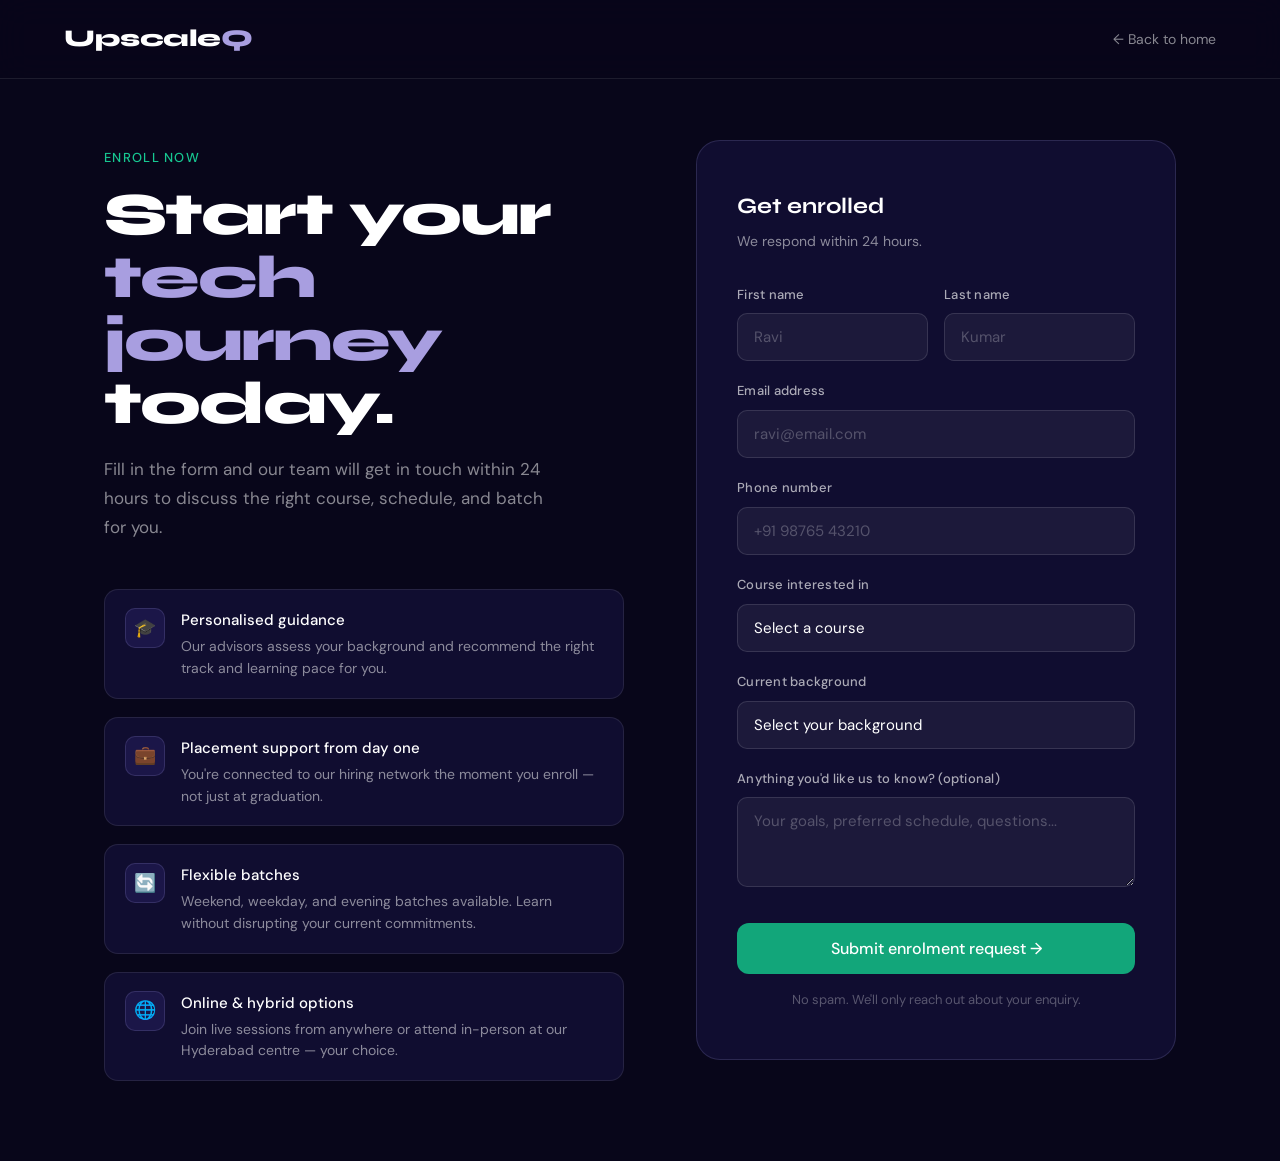
==== enroll.html @ 58ae3830 "Complete website: partner location fixes, navigation wiring, enroll page, 5 course detail pages with" ====
<!DOCTYPE html>
<html lang="en">
<head>
<meta charset="UTF-8">
<meta name="viewport" content="width=device-width, initial-scale=1.0">
<title>Enroll Now — UpscaleQ</title>
<link href="https://fonts.googleapis.com/css2?family=Syne:wght@400;500;600;700;800&family=DM+Sans:ital,opsz,wght@0,9..40,300;0,9..40,400;0,9..40,500;1,9..40,400&display=swap" rel="stylesheet">
<style>
  :root {
    --deep: #08061a;
    --navy: #100d30;
    --purple: #4a3faa;
    --purple-bright: #6657d3;
    --lavender: #a89ee0;
    --teal: #12a67a;
    --teal-light: #17c791;
    --white: #ffffff;
    --muted: rgba(255,255,255,0.52);
    --faint: rgba(255,255,255,0.09);
  }
  *, *::before, *::after { box-sizing: border-box; margin: 0; padding: 0; }
  html { scroll-behavior: smooth; }
  body {
    font-family: 'DM Sans', sans-serif;
    font-size: 16px; line-height: 1.6;
    background: var(--deep); color: var(--white);
    overflow-x: hidden; -webkit-font-smoothing: antialiased;
  }

  nav {
    position: fixed; top: 0; left: 0; right: 0; z-index: 100;
    display: flex; align-items: center; justify-content: space-between;
    padding: 20px 64px;
    background: rgba(8,6,26,0.88);
    backdrop-filter: blur(16px);
    border-bottom: 1px solid var(--faint);
  }
  .nav-logo {
    font-family: 'Syne', sans-serif;
    font-size: 24px; font-weight: 800;
    letter-spacing: -0.5px; color: var(--white);
    text-decoration: none;
  }
  .nav-logo span { color: var(--lavender); }
  .nav-back {
    font-size: 14px; color: var(--muted); text-decoration: none;
    display: flex; align-items: center; gap: 6px;
    transition: color 0.2s;
  }
  .nav-back:hover { color: var(--white); }

  .page-wrap {
    min-height: 100vh;
    padding: 140px 64px 80px;
    display: grid;
    grid-template-columns: 1fr 480px;
    gap: 72px;
    max-width: 1200px;
    margin: 0 auto;
  }

  .enroll-left { padding-top: 8px; }
  .section-tag {
    font-size: 13px; font-weight: 500; letter-spacing: 0.1em;
    text-transform: uppercase; color: var(--teal-light); margin-bottom: 14px;
  }
  .enroll-h {
    font-family: 'Syne', sans-serif;
    font-size: clamp(40px, 5vw, 60px);
    font-weight: 800; letter-spacing: -2px; line-height: 1.05;
    margin-bottom: 20px;
  }
  .enroll-h span { color: var(--lavender); }
  .enroll-sub {
    font-size: 17px; color: var(--muted); line-height: 1.7;
    max-width: 460px; margin-bottom: 48px;
  }

  .trust-items { display: flex; flex-direction: column; gap: 18px; }
  .trust-item {
    display: flex; align-items: flex-start; gap: 16px;
    padding: 18px 20px;
    background: var(--navy);
    border: 1px solid var(--faint);
    border-radius: 14px;
  }
  .trust-icon {
    width: 40px; height: 40px; border-radius: 10px; flex-shrink: 0;
    background: rgba(74,63,170,0.2); border: 1px solid rgba(168,158,224,0.18);
    display: flex; align-items: center; justify-content: center; font-size: 18px;
  }
  .trust-title { font-size: 15px; font-weight: 500; margin-bottom: 4px; }
  .trust-desc { font-size: 14px; color: var(--muted); line-height: 1.55; }

  /* FORM CARD */
  .form-card {
    background: var(--navy);
    border: 1px solid rgba(168,158,224,0.18);
    border-radius: 24px; padding: 48px 40px;
    position: sticky; top: 100px;
    align-self: start;
  }
  .form-title {
    font-family: 'Syne', sans-serif;
    font-size: 22px; font-weight: 700;
    margin-bottom: 6px;
  }
  .form-sub { font-size: 14px; color: var(--muted); margin-bottom: 32px; }

  .form-group { margin-bottom: 20px; }
  label {
    display: block; font-size: 13px; font-weight: 500;
    color: rgba(255,255,255,0.65); margin-bottom: 8px;
    letter-spacing: 0.02em;
  }
  input, select, textarea {
    width: 100%; padding: 13px 16px;
    background: rgba(255,255,255,0.05);
    border: 1px solid rgba(255,255,255,0.12);
    border-radius: 10px; color: var(--white);
    font-family: 'DM Sans', sans-serif; font-size: 15px;
    outline: none; transition: border-color 0.2s;
    -webkit-appearance: none;
  }
  input::placeholder, textarea::placeholder { color: rgba(255,255,255,0.25); }
  input:focus, select:focus, textarea:focus {
    border-color: rgba(168,158,224,0.5);
    background: rgba(255,255,255,0.07);
  }
  select option { background: var(--navy); color: var(--white); }
  textarea { resize: vertical; min-height: 90px; }

  .form-row { display: grid; grid-template-columns: 1fr 1fr; gap: 16px; }

  .submit-btn {
    width: 100%; padding: 15px;
    background: var(--teal); color: var(--white);
    border: none; border-radius: 12px;
    font-family: 'DM Sans', sans-serif;
    font-size: 16px; font-weight: 500;
    cursor: pointer; margin-top: 8px;
    transition: background 0.2s, transform 0.15s;
  }
  .submit-btn:hover { background: var(--teal-light); transform: translateY(-1px); }
  .form-note {
    text-align: center; font-size: 13px;
    color: rgba(255,255,255,0.3); margin-top: 16px;
  }

  /* SUCCESS STATE */
  .success-msg {
    display: none;
    text-align: center; padding: 32px 0;
  }
  .success-icon {
    width: 64px; height: 64px; border-radius: 50%;
    background: rgba(18,166,122,0.15); border: 2px solid var(--teal);
    display: flex; align-items: center; justify-content: center;
    font-size: 28px; margin: 0 auto 20px;
  }
  .success-title {
    font-family: 'Syne', sans-serif;
    font-size: 22px; font-weight: 700; margin-bottom: 10px;
  }
  .success-sub { font-size: 15px; color: var(--muted); line-height: 1.6; }

  @media (max-width: 900px) {
    nav { padding: 16px 24px; }
    .page-wrap { grid-template-columns: 1fr; padding: 110px 24px 60px; gap: 40px; }
    .form-card { position: static; padding: 32px 24px; }
    .form-row { grid-template-columns: 1fr; }
  }
</style>
</head>
<body>

<nav>
  <a href="index.html" class="nav-logo">Upscale<span>Q</span></a>
  <a href="index.html" class="nav-back">← Back to home</a>
</nav>

<div class="page-wrap">
  <div class="enroll-left">
    <div class="section-tag">Enroll Now</div>
    <h1 class="enroll-h">Start your<br><span>tech journey</span><br>today.</h1>
    <p class="enroll-sub">
      Fill in the form and our team will get in touch within 24 hours to discuss the right course, schedule, and batch for you.
    </p>

    <div class="trust-items">
      <div class="trust-item">
        <div class="trust-icon">🎓</div>
        <div>
          <div class="trust-title">Personalised guidance</div>
          <div class="trust-desc">Our advisors assess your background and recommend the right track and learning pace for you.</div>
        </div>
      </div>
      <div class="trust-item">
        <div class="trust-icon">💼</div>
        <div>
          <div class="trust-title">Placement support from day one</div>
          <div class="trust-desc">You're connected to our hiring network the moment you enroll — not just at graduation.</div>
        </div>
      </div>
      <div class="trust-item">
        <div class="trust-icon">🔄</div>
        <div>
          <div class="trust-title">Flexible batches</div>
          <div class="trust-desc">Weekend, weekday, and evening batches available. Learn without disrupting your current commitments.</div>
        </div>
      </div>
      <div class="trust-item">
        <div class="trust-icon">🌐</div>
        <div>
          <div class="trust-title">Online &amp; hybrid options</div>
          <div class="trust-desc">Join live sessions from anywhere or attend in-person at our Hyderabad centre — your choice.</div>
        </div>
      </div>
    </div>
  </div>

  <div class="form-card">
    <div id="formContent">
      <div class="form-title">Get enrolled</div>
      <div class="form-sub">We respond within 24 hours.</div>

      <form id="enrollForm" onsubmit="handleSubmit(event)">
        <div class="form-row">
          <div class="form-group">
            <label>First name</label>
            <input type="text" placeholder="Ravi" required>
          </div>
          <div class="form-group">
            <label>Last name</label>
            <input type="text" placeholder="Kumar" required>
          </div>
        </div>

        <div class="form-group">
          <label>Email address</label>
          <input type="email" placeholder="ravi@email.com" required>
        </div>

        <div class="form-group">
          <label>Phone number</label>
          <input type="tel" placeholder="+91 98765 43210" required>
        </div>

        <div class="form-group">
          <label>Course interested in</label>
          <select required>
            <option value="" disabled selected>Select a course</option>
            <option>Generative AI &amp; Prompt Engineering</option>
            <option>AI / ML Engineering</option>
            <option>Full Stack Development</option>
            <option>Data Science &amp; Engineering</option>
            <option>Quantum Computing Foundations</option>
            <option>Corporate Training (Custom)</option>
          </select>
        </div>

        <div class="form-group">
          <label>Current background</label>
          <select>
            <option value="" disabled selected>Select your background</option>
            <option>Student / Fresher</option>
            <option>Working professional (non-tech)</option>
            <option>Working professional (tech)</option>
            <option>Entrepreneur / Founder</option>
            <option>HR / Talent / L&D Manager</option>
          </select>
        </div>

        <div class="form-group">
          <label>Anything you'd like us to know? (optional)</label>
          <textarea placeholder="Your goals, preferred schedule, questions..."></textarea>
        </div>

        <button type="submit" class="submit-btn">Submit enrolment request →</button>
        <div class="form-note">No spam. We'll only reach out about your enquiry.</div>
      </form>
    </div>

    <div class="success-msg" id="successMsg">
      <div class="success-icon">✓</div>
      <div class="success-title">You're on the list!</div>
      <div class="success-sub">
        Thank you for reaching out. Our team will contact you within 24 hours to discuss your course and batch options.
      </div>
    </div>
  </div>
</div>

<script>
  function handleSubmit(e) {
    e.preventDefault();
    document.getElementById('formContent').style.display = 'none';
    document.getElementById('successMsg').style.display = 'block';
  }
</script>
</body>
</html>
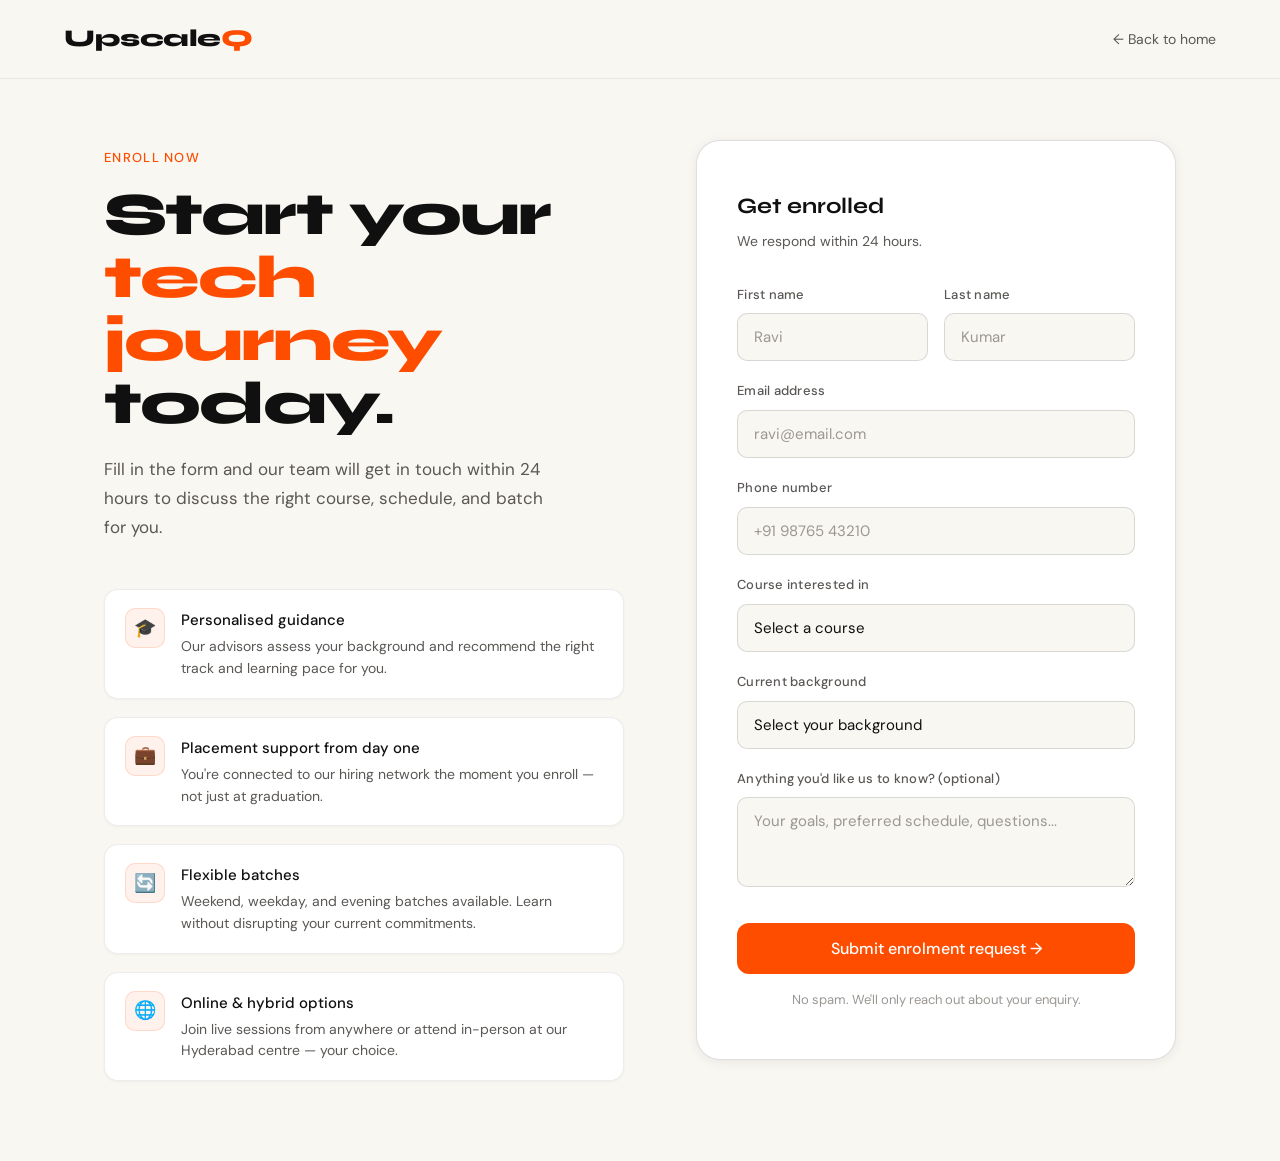
==== commit 88a40ff0: "Apply light theme to all course detail pages and enroll page Replace dark purple/navy palette with w" ====
--- a/enroll.html
+++ b/enroll.html
@@ -7,23 +7,17 @@
 <link href="https://fonts.googleapis.com/css2?family=Syne:wght@400;500;600;700;800&family=DM+Sans:ital,opsz,wght@0,9..40,300;0,9..40,400;0,9..40,500;1,9..40,400&display=swap" rel="stylesheet">
 <style>
   :root {
-    --deep: #08061a;
-    --navy: #100d30;
-    --purple: #4a3faa;
-    --purple-bright: #6657d3;
-    --lavender: #a89ee0;
-    --teal: #12a67a;
-    --teal-light: #17c791;
-    --white: #ffffff;
-    --muted: rgba(255,255,255,0.52);
-    --faint: rgba(255,255,255,0.09);
+    --bg: #F9F7F2; --surface: #FFFFFF; --surface-2: #F2F0EA;
+    --orange: #FF4D00; --orange-hover: #E54300; --teal: #00896B;
+    --text-1: #111010; --text-2: #5A5754; --text-3: #9B9793;
+    --border: rgba(0,0,0,0.07); --border-soft: rgba(0,0,0,0.13);
   }
   *, *::before, *::after { box-sizing: border-box; margin: 0; padding: 0; }
   html { scroll-behavior: smooth; }
   body {
     font-family: 'DM Sans', sans-serif;
     font-size: 16px; line-height: 1.6;
-    background: var(--deep); color: var(--white);
+    background: var(--bg); color: var(--text-1);
     overflow-x: hidden; -webkit-font-smoothing: antialiased;
   }
 
@@ -31,23 +25,23 @@
     position: fixed; top: 0; left: 0; right: 0; z-index: 100;
     display: flex; align-items: center; justify-content: space-between;
     padding: 20px 64px;
-    background: rgba(8,6,26,0.88);
+    background: rgba(249,247,242,0.94);
     backdrop-filter: blur(16px);
-    border-bottom: 1px solid var(--faint);
+    border-bottom: 1px solid var(--border);
   }
   .nav-logo {
     font-family: 'Syne', sans-serif;
     font-size: 24px; font-weight: 800;
-    letter-spacing: -0.5px; color: var(--white);
+    letter-spacing: -0.5px; color: var(--text-1);
     text-decoration: none;
   }
-  .nav-logo span { color: var(--lavender); }
+  .nav-logo span { color: var(--orange); }
   .nav-back {
-    font-size: 14px; color: var(--muted); text-decoration: none;
+    font-size: 14px; color: var(--text-2); text-decoration: none;
     display: flex; align-items: center; gap: 6px;
     transition: color 0.2s;
   }
-  .nav-back:hover { color: var(--white); }
+  .nav-back:hover { color: var(--text-1); }
 
   .page-wrap {
     min-height: 100vh;
@@ -62,17 +56,17 @@
   .enroll-left { padding-top: 8px; }
   .section-tag {
     font-size: 13px; font-weight: 500; letter-spacing: 0.1em;
-    text-transform: uppercase; color: var(--teal-light); margin-bottom: 14px;
+    text-transform: uppercase; color: var(--orange); margin-bottom: 14px;
   }
   .enroll-h {
     font-family: 'Syne', sans-serif;
     font-size: clamp(40px, 5vw, 60px);
     font-weight: 800; letter-spacing: -2px; line-height: 1.05;
-    margin-bottom: 20px;
-  }
-  .enroll-h span { color: var(--lavender); }
+    margin-bottom: 20px; color: var(--text-1);
+  }
+  .enroll-h span { color: var(--orange); }
   .enroll-sub {
-    font-size: 17px; color: var(--muted); line-height: 1.7;
+    font-size: 17px; color: var(--text-2); line-height: 1.7;
     max-width: 460px; margin-bottom: 48px;
   }
 
@@ -80,71 +74,73 @@
   .trust-item {
     display: flex; align-items: flex-start; gap: 16px;
     padding: 18px 20px;
-    background: var(--navy);
-    border: 1px solid var(--faint);
+    background: var(--surface);
+    border: 1px solid var(--border);
     border-radius: 14px;
+    box-shadow: 0 1px 3px rgba(0,0,0,0.04);
   }
   .trust-icon {
     width: 40px; height: 40px; border-radius: 10px; flex-shrink: 0;
-    background: rgba(74,63,170,0.2); border: 1px solid rgba(168,158,224,0.18);
+    background: rgba(255,77,0,0.08); border: 1px solid rgba(255,77,0,0.15);
     display: flex; align-items: center; justify-content: center; font-size: 18px;
   }
-  .trust-title { font-size: 15px; font-weight: 500; margin-bottom: 4px; }
-  .trust-desc { font-size: 14px; color: var(--muted); line-height: 1.55; }
+  .trust-title { font-size: 15px; font-weight: 500; margin-bottom: 4px; color: var(--text-1); }
+  .trust-desc { font-size: 14px; color: var(--text-2); line-height: 1.55; }
 
   /* FORM CARD */
   .form-card {
-    background: var(--navy);
-    border: 1px solid rgba(168,158,224,0.18);
+    background: var(--surface);
+    border: 1px solid var(--border-soft);
     border-radius: 24px; padding: 48px 40px;
     position: sticky; top: 100px;
     align-self: start;
+    box-shadow: 0 2px 12px rgba(0,0,0,0.07);
   }
   .form-title {
     font-family: 'Syne', sans-serif;
     font-size: 22px; font-weight: 700;
-    margin-bottom: 6px;
-  }
-  .form-sub { font-size: 14px; color: var(--muted); margin-bottom: 32px; }
+    margin-bottom: 6px; color: var(--text-1);
+  }
+  .form-sub { font-size: 14px; color: var(--text-2); margin-bottom: 32px; }
 
   .form-group { margin-bottom: 20px; }
   label {
     display: block; font-size: 13px; font-weight: 500;
-    color: rgba(255,255,255,0.65); margin-bottom: 8px;
+    color: var(--text-2); margin-bottom: 8px;
     letter-spacing: 0.02em;
   }
   input, select, textarea {
     width: 100%; padding: 13px 16px;
-    background: rgba(255,255,255,0.05);
-    border: 1px solid rgba(255,255,255,0.12);
-    border-radius: 10px; color: var(--white);
+    background: var(--bg);
+    border: 1px solid var(--border-soft);
+    border-radius: 10px; color: var(--text-1);
     font-family: 'DM Sans', sans-serif; font-size: 15px;
-    outline: none; transition: border-color 0.2s;
+    outline: none; transition: border-color 0.2s, background 0.2s;
     -webkit-appearance: none;
   }
-  input::placeholder, textarea::placeholder { color: rgba(255,255,255,0.25); }
+  input::placeholder, textarea::placeholder { color: var(--text-3); }
   input:focus, select:focus, textarea:focus {
-    border-color: rgba(168,158,224,0.5);
-    background: rgba(255,255,255,0.07);
-  }
-  select option { background: var(--navy); color: var(--white); }
+    border-color: var(--orange);
+    background: var(--surface);
+  }
+  select option { background: var(--surface); color: var(--text-1); }
   textarea { resize: vertical; min-height: 90px; }
 
   .form-row { display: grid; grid-template-columns: 1fr 1fr; gap: 16px; }
 
   .submit-btn {
     width: 100%; padding: 15px;
-    background: var(--teal); color: var(--white);
+    background: var(--orange); color: #fff;
     border: none; border-radius: 12px;
     font-family: 'DM Sans', sans-serif;
     font-size: 16px; font-weight: 500;
     cursor: pointer; margin-top: 8px;
     transition: background 0.2s, transform 0.15s;
   }
-  .submit-btn:hover { background: var(--teal-light); transform: translateY(-1px); }
+  .submit-btn:hover { background: var(--orange-hover); transform: translateY(-1px); }
   .form-note {
     text-align: center; font-size: 13px;
-    color: rgba(255,255,255,0.3); margin-top: 16px;
+    color: var(--text-3); margin-top: 16px;
   }
 
   /* SUCCESS STATE */
@@ -154,15 +150,15 @@
   }
   .success-icon {
     width: 64px; height: 64px; border-radius: 50%;
-    background: rgba(18,166,122,0.15); border: 2px solid var(--teal);
+    background: rgba(0,137,107,0.1); border: 2px solid var(--teal);
     display: flex; align-items: center; justify-content: center;
-    font-size: 28px; margin: 0 auto 20px;
+    font-size: 28px; margin: 0 auto 20px; color: var(--teal);
   }
   .success-title {
     font-family: 'Syne', sans-serif;
-    font-size: 22px; font-weight: 700; margin-bottom: 10px;
-  }
-  .success-sub { font-size: 15px; color: var(--muted); line-height: 1.6; }
+    font-size: 22px; font-weight: 700; margin-bottom: 10px; color: var(--text-1);
+  }
+  .success-sub { font-size: 15px; color: var(--text-2); line-height: 1.6; }
 
   @media (max-width: 900px) {
     nav { padding: 16px 24px; }
